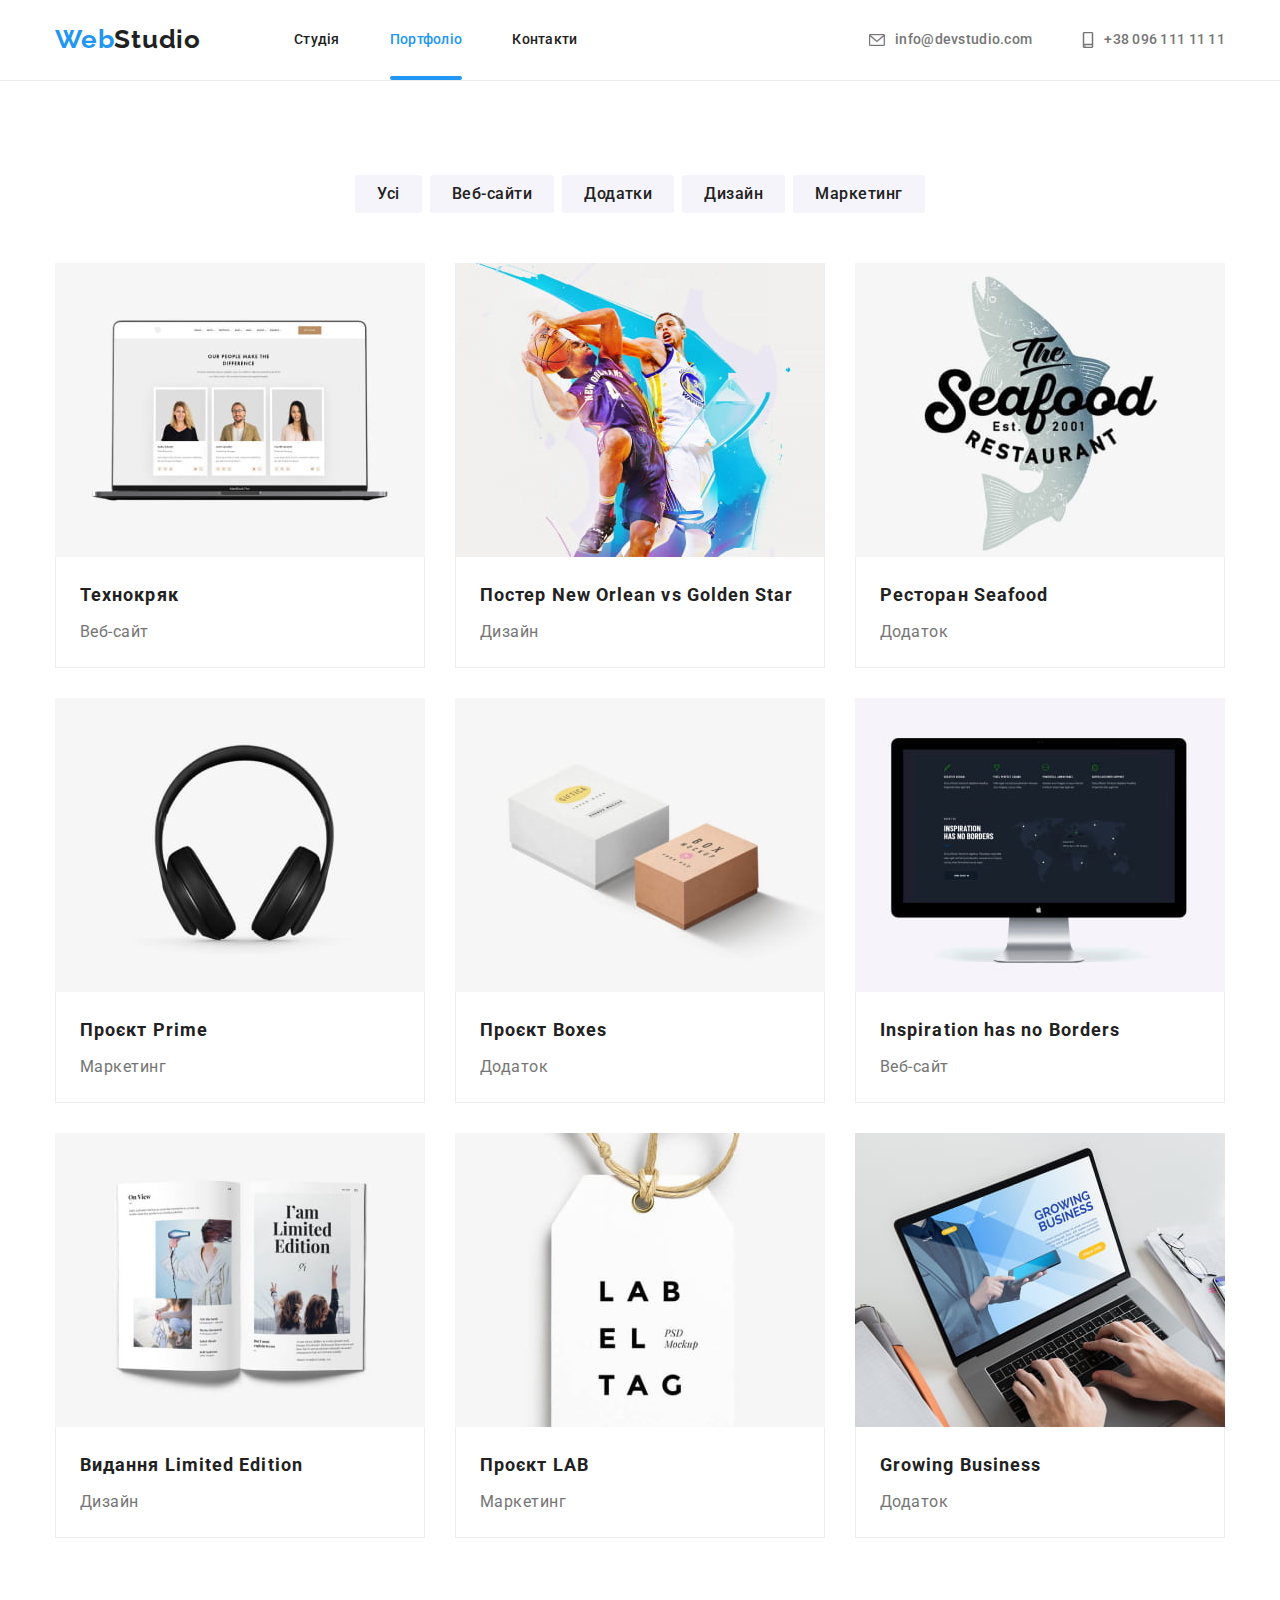
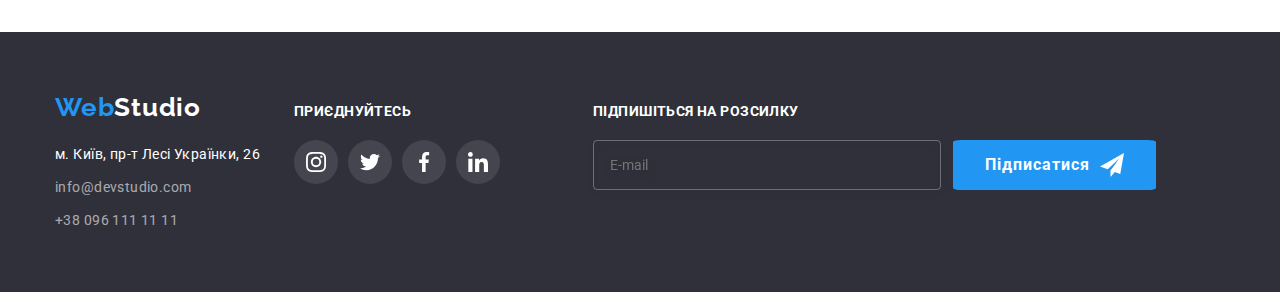
==== portfolio.html @ 27faf97a "Initial commit" ====
<!DOCTYPE html>
<html lang="en">

<head>
    <meta charset="UTF-8">
    <meta http-equiv="X-UA-Compatible" content="IE=edge">
    <meta name="viewport" content="width=device-width, initial-scale=1.0">
    <title>WebStudio</title>
    <link rel="stylesheet" href="./styles/modern-normalize.css">
    <link rel="stylesheet" href="./styles/styles.css">
    <link rel="preconnect" href="https://fonts.googleapis.com">
    <link rel="preconnect" href="https://fonts.gstatic.com" crossorigin>
    <link rel="stylesheet"
        href="https://fonts.googleapis.com/css2?family=Raleway:wght@700&family=Roboto:wght@400;500;700;900&display=swap">

</head>

<body>
    <header class="header">
        <div class="container main">
            <!-- Logo -->
            <a class="logo link" href="./index.html"><span class="accent-logo">Web</span>Studio</a>
            <!--Navigation-->
            <nav>
                <ul class="site-nav list">
                    <li class="item"><a class="link" href="./index.html">Студія</a></li>
                    <li class="item"><a class="link position" href="./portfolio.html">Портфоліо</a></li>
                    <li class="item"><a class="link" href="./index.html">Контакти</a></li>
                </ul>
            </nav>

            <ul class="auth-nav list">
                <li class="item">
                    <a class="link" href="mailto:info@devstudio.com">
                        <svg class="icon" width="16" height="12">
                            <use href="./imeges/icons.svg#envelope"></use>
                        </svg>
                        info@devstudio.com</a>
                </li>
                <li class="item"><a class="link" href="tel:+380961111111">
                        <svg class="icon" width="12" height="16">
                            <use href="./imeges/icons.svg#smartphone"></use>
                        </svg>
                        +38 096 111 11 11</a></li>
            </ul>
        </div>
    </header>

    <main>
        <section class="section our-work">
            <div class="container">
                <h1 class="visually-hidden">Наші роботи</h1>
                <!-- list nav -->
                <ul class="list button">
                    <li class="item "><button class="btn" type="button">Усі</button></li>
                    <li class="item"><button class="btn" type="button">Веб-сайти</button></li>
                    <li class="item"><button class="btn" type="button">Додатки</button></li>
                    <li class="item"><button class="btn" type="button">Дизайн</button></li>
                    <li class="item"><button class="btn" type="button">Маркетинг</button></li>
                </ul>

                <ul class="list card">
                    <li class="item card">
                        <a class="link" href="">
                            <div class="card-thumb">
                                <img src="./imeges/img-portfolio/img.jpg" alt="Ноутбук із відкритим сайтом" width="370"
                                    height="294">
                                <div class="card-modal">
                                    <p class="text">Ресурс пропонує комплексні пропозиції з різним рівнем функціоналу та
                                        сервісів. Все це дозволить відвідувачу отримати
                                        вичерпні відомості про компанію чи приватну особу.</p>
                                </div>
                            </div>
                            <div class="name-card">
                                <h2 class="title-port">Технокряк</h2>
                                <p class="category">Веб-сайт</p>
                            </div>
                        </a>

                    </li>
                    <li class="item card">
                        <a class="link" href="">
                            <div class="card-thumb">
                                <img src="./imeges/img-portfolio/img-1.jpg" alt="Баскетболісти під час боротьби"
                                    width="370" height="294">
                                <div class="card-modal">
                                    <p class="text">Ресурс пропонує комплексні пропозиції з різним рівнем функціоналу та
                                        сервісів. Все це дозволить відвідувачу отримати
                                        вичерпні відомості про компанію чи приватну особу.</p>
                                </div>
                            </div>
                            <div class="name-card">
                                <h2 class="title-port">Постер New Orlean vs Golden Star</h2>
                                <p class="category text">Дизайн</p>
                            </div>
                        </a>

                    </li>
                    <li class="item card">
                        <a class="link" href="">
                            <div class="card-thumb">
                                <img src="./imeges/img-portfolio/img-2.jpg" alt="Логотип ресторана Seafood" width="370"
                                    height="294">
                                <div class="card-modal">
                                    <p class="text">Ресурс пропонує комплексні пропозиції з різним рівнем функціоналу та
                                        сервісів. Все це дозволить відвідувачу отримати
                                        вичерпні відомості про компанію чи приватну особу.</p>
                                </div>
                            </div>
                            <div class="name-card">
                                <h2 class="title-port">Ресторан Seafood</h2>
                                <p class="category">Додаток</p>
                            </div>
                        </a>

                    </li>
                    <li class="item card">
                        <a class="link" href="">
                            <div class="card-thumb">
                                <img src="./imeges/img-portfolio/img-3.jpg" alt="Повнорозмірні навушники" width="370"
                                    height="294">
                                <div class="card-modal">
                                    <p class="text">Ресурс пропонує комплексні пропозиції з різним рівнем функціоналу та
                                        сервісів. Все це дозволить відвідувачу отримати
                                        вичерпні відомості про компанію чи приватну особу.</p>
                                </div>
                            </div>
                            <div class="name-card">
                                <h2 class="title-port">Проєкт Prime</h2>
                                <p class="category">Маркетинг</p>
                            </div>
                        </a>

                    </li>
                    <li class="item card">
                        <a class="link" href="">
                            <div class="card-thumb">
                                <img src="./imeges/img-portfolio/img-4.jpg"
                                    alt="Дві коробки, велика білого кольору маленька коричневого кольору" width="370"
                                    height="294">
                                <div class="card-modal">
                                    <p class="text">Ресурс пропонує комплексні пропозиції з різним рівнем функціоналу та
                                        сервісів. Все це дозволить відвідувачу отримати
                                        вичерпні відомості про компанію чи приватну особу.</p>
                                </div>
                            </div>
                            <div class="name-card">
                                <h2 class="title-port">Проєкт Boxes</h2>
                                <p class="category">Додаток</p>
                            </div>
                        </a>

                    </li>
                    <li class="item card">
                        <a href="" class="link">
                            <div class="card-thumb">
                                <img src="./imeges/img-portfolio/img-5.jpg"
                                    alt="iMac з відкритим сайтом Inspiration has no Borders" width="370" height="294">
                                <div class="card-modal">
                                    <p class="text">Ресурс пропонує комплексні пропозиції з різним рівнем функціоналу та
                                        сервісів. Все це дозволить відвідувачу отримати
                                        вичерпні відомості про компанію чи приватну особу.</p>
                                </div>
                            </div>
                            <div class="name-card">
                                <h2 class="title-port">Inspiration has no Borders</h2>
                                <p class="category">Веб-сайт</p>
                            </div>
                        </a>

                    </li>
                    <li class="item card">
                        <a href="" class="link">
                            <div class="card-thumb">
                                <img src="./imeges/img-portfolio/img-6.jpg" alt="Відкрита біла книжка" width="370"
                                    height="294">
                                <div class="card-modal">
                                    <p class="text">Ресурс пропонує комплексні пропозиції з різним рівнем функціоналу та
                                        сервісів. Все це дозволить відвідувачу отримати
                                        вичерпні відомості про компанію чи приватну особу.</p>
                                </div>
                            </div>
                            <div class="name-card">
                                <h2 class="title-port">Видання Limited Edition</h2>
                                <p class="category">Дизайн</p>
                            </div>
                        </a>

                    </li>
                    <li class="item card">
                        <a href="" class="link">
                            <div class="card-thumb">
                                <img src="./imeges/img-portfolio/img-7.jpg" alt="Бірки для одягу" width="370"
                                    height="294">
                                <div class="card-modal">
                                    <p class="text">Ресурс пропонує комплексні пропозиції з різним рівнем функціоналу та
                                        сервісів. Все це дозволить відвідувачу отримати
                                        вичерпні відомості про компанію чи приватну особу.</p>
                                </div>
                            </div>
                            <div class="name-card">
                                <h2 class="title-port">Проєкт LAB</h2>
                                <p class="category">Маркетинг</p>
                            </div>
                        </a>

                    </li>
                    <li class="item card">
                        <a href="" class="link">
                            <div class="card-thumb">
                                <img src="./imeges/img-portfolio/img-8.jpg" alt="Процес роботи на наутбуц" width="370"
                                    height="294">
                                <div class="card-modal">
                                    <p class="text">Ресурс пропонує комплексні пропозиції з різним рівнем функціоналу та
                                        сервісів. Все це дозволить відвідувачу отримати
                                        вичерпні відомості про компанію чи приватну особу.</p>
                                </div>
                            </div>
                            <div class="name-card">
                                <h2 class="title-port">Growing Business</h2>
                                <p class="category">Додаток</p>
                            </div>
                        </a>

                    </li>
                </ul>

            </div>
        </section>



    </main>

    <footer class="footer">

        <!--Address-->
        <div class="container foot-add">

            <div>
                <a class="logo link" href="./index.html"><span class="accent-logo">Web</span>Studio</a>

                <address class="address">
                    <ul class="add-list">
                        <li class="item"><a class="link addr" href="https://goo.gl/maps/9xss51EfxwouUqXj7"
                                target="_blank" rel="noreferrer noopener">м. Київ, пр-т Лесі Українки, 26</a>
                        </li>
                        <li class="item"><a class="link" href="mailto:info@devstudio.com">info@devstudio.com</a></li>
                        <li class="item"><a class="link" href="tel:+380961111111">+38 096 111 11 11</a></li>
                    </ul>
                </address>
            </div>


            <div class="sociallink foot-block">
                <p class="title">приєднуйтесь</p>
                <ul class="social-list list">
                    <li class="social-item-main"><a class="link" href="https://www.instagram.com" target="_blank"
                            aria-label="instagram">
                            <svg class="social-icon" width="20" height="20">
                                <use href="./imeges/icons.svg#instagram"></use>
                            </svg></a></li>
                    <li class="social-item-main"><a class="link" href="https://twitter.com/?lang=ru" target="_blank"
                            aria-label="twitter"><svg class="social-icon" width="20" height="20">
                                <use href="./imeges/icons.svg#twitter"></use>
                            </svg></a></li>
                    <li class="social-item-main"><a class="link" href="https://www.facebook.com" target="_blank"
                            aria-label="facebook"><svg class="social-icon" width="20" height="20">
                                <use href="./imeges/icons.svg#facebook"></use>
                            </svg></a></li>
                    <li class="social-item-main"><a class="link" href="https://www.linkedin.com/login/uk"
                            target="_blank" aria-label="linkedin"><svg class="social-icon" width="20" height="20">
                                <use href="./imeges/icons.svg#linkedin"></use>
                            </svg></a></li>
                </ul>
            </div>

            <div>
                <form name="send-form">
                    <p class="send-title">Підпишіться на розсилку</p>
                    <div class="send">
                        <label>
                            <input class="send-input" type="email" name="send" placeholder="E-mail">
                        </label>
                        <button class="btn primary send-btn" type="submit">
                            Підписатися
                            <svg class="icon-send" width="24" height="24">
                                <use href="./imeges/icons.svg#send"></use>
                            </svg>
                        </button>
                    </div>
                </form>
            </div>

        </div>
    </footer>
</body>

</html>
---- styles/styles.css ----
:root {
    --main-color-title: #212121;
    --main-color-text: #757575;
    --accent-color: #2196F3;
    --additional-color: rgba(255, 255, 255, 0.6);
    --black-color: #000000;
    --main-background-color: #fff;
    --header-bg: #ECECEC;
    --additional-bg: #2F303A;
    --btn-color: #F5F4FA;
    --bg-portfolio: #EEEEEE;
    --icon: #AFB1B8;
    --white-ten-persent: rgba(255, 255, 255, 0.1);
    --black-ten-persent: rgba(0, 0, 0, 0.1);
    --backdrop: rgba(0, 0, 0, 0.2);
    --rgba-accent-bg: rgba(33, 150, 243, 0.9);
    --activity-modal:rgba(47, 48, 58, 0.8);
    --duration: 250ms;
    --timing-function: cubic-bezier(0.4, 0, 0.2, 1);
    --register-form-border: 1px solid rgba(33, 33, 33, 0.2);

}


body {
    background-color: var(--main-background-color);
    color: var(--main-color-text);
    font-family: 'Roboto', sans-serif;
    letter-spacing: 0.03em;
    font-size: 14px;

}

h1,
h2,
h3,
h4,
h5,
h6,
p,
ul {
    margin-top: 0;
    margin-bottom: 0;
    padding-right: 0;
    padding-left: 0;
}

img {
    display: block;
}

.visually-hidden {
    position: absolute;
    width: 1px;
    height: 1px;
    margin: -1px;
    border: 0;
    padding: 0;
    white-space: nowrap;
    clip-path: inset (100%);
    clip: rect(0 0 0 0);
    overflow: hidden;
}

.container {
    margin-right: auto;
    margin-left: auto;
    /* outline: 1px solid tomato; */


    width: 1200px;
    padding-right: 15px;
    padding-left: 15px;

}

/* header */

.container.main {
    display: flex;
    align-items: center;
}

.container .list {
    display: flex;
}

.site-nav {
    display: flex;
}


.auth-nav {
    display: flex;
}

.auth-nav .link {
    display: block;
    padding-top: 32px;
    padding-bottom: 32px;
}

.header {
    border-bottom-width: 1px;
    border-bottom-style: solid;
    border-bottom-color: var(--header-bg);

}

.logo.link {
    display: block;
    margin-right: 93px;

    font-family: 'Raleway';
    font-weight: 700;
    font-size: 26px;
    line-height: 1.2;
    letter-spacing: 0.03em;
    color: var(--main-color-title);
}

.accent-logo {
    color: var(--accent-color);
}

/* nav */

.list {
    list-style-type: none;
    margin: 0;
    padding-left: 0;
}

.site-nav .item,
.auth-nav .item {
    font-weight: 500;
    font-size: 14px;
    line-height: 1.14;
    letter-spacing: 0.02em;
}

.site-nav .item+.item {
    margin-left: 50px;
}



.auth-nav {
    margin-left: auto;
}

.auth-nav .item+.item {
    margin-left: 50px;
}

.link {
    text-decoration: none;
    color: var(--main-color-title);
}

.list .link {
    transition: color var(--duration) var(--timing-function) ;
}

.list .link:hover,
.list .link:focus {
    color: var(--accent-color);
}

.site-nav .link {
    display: block;
    padding-top: 32px;
    padding-bottom: 32px;
}

.auth-nav.list .link {
    color: var(--main-color-text);
}

.auth-nav .link:hover {
    color: var(--accent-color);
}



.link.position {
    position: relative;
    color: #2196F3;
}

.site-nav .link.position::after {
    position: absolute;
    left: 0;
    bottom: 0;
    content: "";
    width: 100%;
    height: 4px;
    border-radius: 2px;
    background-color: var(--accent-color);
}

.icon {
    fill: currentColor;
    stroke: currentColor;
}




.auth-nav.list .link {
    display: flex;
    align-items: center;
    gap: 10px;
}

/* hero */

.hero {
    background-color: var(--additional-bg);
    text-align: center;
    padding: 200px 0;
    background-image: linear-gradient(to right,
            rgba(47, 48, 58, 0.4),
            rgba(47, 48, 58, 0.4)),
        url(../imeges/img-bg/Img.jpg);
    background-repeat: no-repeat;
    background-size: cover;
    height: 600px;
    max-width: 1600px;
    margin-left: auto;
    margin-right: auto;
}

.main-title {
    width: 696px;
    margin: 0 auto;
    margin-bottom: 30px;
    font-weight: 900;
    font-size: 44px;
    line-height: 1.36;
    letter-spacing: 0.06em;
    text-transform: uppercase;
    color: var(--main-background-color);
}


/* animatons */



/* Backdrom/Modal */

.backdrop {
    position: fixed;
    top: 0;
    left: 0;
    width: 100%;
    height: 100%;
    background-color: var(--backdrop);
    transition: opacity var(--duration) var(--timing-function);

}

.backdrop.is-hidden {
    opacity: 0;
    pointer-events: none;
    visibility: hidden;
}

.backdrop.is-hidden .modal {
    opacity: 0;
    transform: translate(-50%, 0px);
  
}

.modal {
    position: absolute;
    top: 50%;
    left: 50%;
    transform: translate(-50%, -50%);
    width: 528px;
    height: 581px;

    padding: 40px;

    background-color: var(--main-background-color);
    box-shadow: 0px 1px 3px rgba(0, 0, 0, 0.12), 0px 1px 1px rgba(0, 0, 0, 0.14), 0px 2px 1px rgba(0, 0, 0, 0.2);
    border-radius: 4px;
    transition: opacity var(--duration) var(--timing-function), transform var(--duration) var(--timing-function), visibility var(--duration) var(--timing-function) ;
  
}

/* Register Form */



.register-form-title {
    display: block;
    text-align: center;
    margin-bottom: 12px;
    font-size: 20px;
    color: var(--main-color-title)
}

.register-form-group {
    position: relative;
    display: block;
    margin-bottom: 20px;

}

.register-form-field {
position: relative;
    display: block;
    margin-bottom: 10px;
}


.register-form-lable {
    display: block;
    margin-bottom: 4px;
    font-weight: 400;
        font-size: 12px;
        line-height: 1.16;
        letter-spacing: 0.01em;
}

.register-form-input {
width: 100%;
height: 45px;
padding-left: 42px;
padding-right: 42px;

border: var(--register-form-border);
border-radius: 4px;
outline: transparent;

transition: border var(--duration) var(--timing-function);
}

.register-form-input:focus,
.register-form-input:hover {
    border: 1px solid var(--accent-color);
}

.register-form-message {
display: block;
    width: 100%;
    height: 130px;
    padding: 18px;

    font-size: 14px;

    resize: none;
    outline: transparent;
    border: var(--register-form-border);
    border-radius: 10px;

    transition: border var(--duration) var(--timing-function);
}

.register-form-message:focus,
.register-form-message:hover {
    border: 1px solid var(--accent-color);
}




.register-form-agreement {
    display: flex;
    align-items: center;
    justify-content: center;
    gap: 10px;
    margin-bottom: 30px;
}

.register-form-heading {
    display: block;
        margin-bottom: 10px;
        font-size: 14px;
}

.register-form-icon {
position: absolute;
display: block;
   bottom: 12px;
   left: 12px;
   transition: fill var(--duration) var(--timing-function);
}

.register-form-input:focus ~ .register-form-icon,
.register-form-input:hover ~ .register-form-icon {
fill: var(--accent-color);
}

.icon-check {
    opacity: 0;
    transition: opacity var(--duration) var(--timing-function);
}
.icon-uncheck {
    opacity: 1;
    transition: opacity var(--duration) var(--timing-function);
}

.register-form-checkbox:checked + .register-form-icons .icon-check {
opacity: 1;
}
.register-form-checkbox:checked+.register-form-icons .icon-uncheck {
    opacity: 0;
}

.register-form-link {
    color: var(--accent-color);
}

.register-form-btn {
    display: block;
    margin: 0 auto;
    width: 200px;
    box-shadow: 0px 3px 1px rgba(0, 0, 0, 0.1), 0px 1px 2px rgba(0, 0, 0, 0.08), 0px 2px 2px rgba(0, 0, 0, 0.12);
}


/* button */

.btn {
    padding-top: 6px;
    padding-right: 22px;
    padding-bottom: 6px;
    padding-left: 22px;

    cursor: pointer;
    outline: none;
    border: none;
    border-radius: 4%;
    font-weight: 500;
    font-size: 16px;
    line-height: 1.625;
    align-items: center;
    text-align: center;
    letter-spacing: 0.03em;
    color: var(--main-color-title);
    background-color: var(--btn-color);
    font-family: inherit;

    transition: color var(--duration) var(--timing-function), background-color var(--duration) var(--timing-function), box-shadow var(--duration) var(--timing-function);
}

.btn:hover,
.btn:active,
.btn:focus {
    color: var(--main-background-color);
    background-color: var(--accent-color);
    box-shadow: 0px 3px 1px rgba(0, 0, 0, 0.1), 0px 1px 2px rgba(0, 0, 0, 0.08), 0px 2px 2px rgba(0, 0, 0, 0.12);
}

.btn.primary {
    padding-top: 10px;
    padding-right: 32px;
    padding-bottom: 10px;
    padding-left: 32px;

    background-color: var(--accent-color);
    color: var(--main-background-color);
    font-weight: 700;
    letter-spacing: 0.06em;

}

.modal-btn {
    cursor: pointer;
    display: flex;
    justify-content: center;
    align-items: center;
    position: absolute;
    top: 8px;
    right: 8px;
    width: 30px;
    height: 30px;
    border-radius: 50%;
    border: 1px solid var(--black-ten-persent) ;
    background-color: var(--main-background-color);
transition: fill var(--duration) var(--timing-function);
}

.modal-btn:hover {
    fill: var(--accent-color);
}


/* .modal-btn:hover,
.modal-btn:focus {
    border: 1px solid var(--accent-color);
    color: var(--accent-color);
} */






/* main */

.section {
    padding-top: 94px;
    padding-bottom: 94px;
}

.features.section {
    padding-bottom: 0;
}

.title {
    margin-bottom: 10px;

    font-weight: 700;
    font-size: 14px;
    line-height: 1.14;
    letter-spacing: 0.03em;
    text-transform: uppercase;
    color: var(--main-color-title);
}


.box-icon {
    display: flex;
    width: 270;
    height: 120px;
    background-color: var(--btn-color);
    align-items:center;
    justify-content: center;
    margin-bottom: 30px;
    border-radius: 4px;
}

.features .item {
    width: 270px;
}

.features .item+.item {
    margin-left: 30px;
}

/* Чим ми займаемося */

.activity .item+.item {
    margin-left: 30px;
}

.activ-modal {
        position: relative;
    } 

/* .activ-modal::before {
    content: "";
    position: absolute;
    bottom: 0;
    left: 0;
    height: 70px;
    width: 100%;
    background-color: var(--activity-modal);
}

.activity .title {
    position: absolute;
    bottom: 0;
    left: 50%;
    transform: translate(-50%, 0);
    color: var(--main-background-color);
    padding: 27px 0px;
    margin: 0;

} */

.modal-title {

}

.activ-modal .title {
    position: absolute;
    display: flex;
    justify-content: center;
    align-items: center;
    color: var(--main-background-color);
    
    bottom: 0;
    margin-bottom: 0;
    
    width: 100%;
    height: 70px;
    background-color: var(--activity-modal);


}


/*  */

.section.team .title {
    font-weight: 700;
    font-size: 14px;
    line-height: 1.14;
    letter-spacing: 0.03em;
    color: var(--main-color-title);
    text-transform: none;
}


.section.team .item {
    background-color: var(--main-background-color);
    box-shadow: 0px 1px 3px rgba(0, 0, 0, 0.12), 0px 1px 1px rgba(0, 0, 0, 0.14), 0px 2px 1px rgba(0, 0, 0, 0.2);
    border-radius: 0px 0px 4px 4px;
}

.section-title {

    margin-bottom: 50px;

    font-weight: 700;
    font-size: 36px;
    line-height: 1.16;
    text-align: center;
    letter-spacing: 0.03em;
    color: var(--main-color-title);
    
}

.text {
    font-size: 14px;
    line-height: 1.7;
    letter-spacing: 0.03em;
    color: var(--main-color-text);
}

.section.team .text {
    font-size: 16px;
    font-weight: 400;
    text-align: center;
    margin-bottom: 16px;
}

.section.team {
    background-color: #F5F4FA;
}

.section.team .title {
    font-weight: 500;
    font-size: 16px;
    line-height: 1.187;
    text-align: center;
    letter-spacing: 0.03em;
    color: var(--main-color-title);
}


.section.team .item+.item {
    margin-left: 30px;
}

.person {
    padding-top: 30px;
    padding-bottom: 30px;
}

.social-list {
    display: flex;
    gap: 10px;
    justify-content: center;

}


.social-item .link {
    display: flex;
    align-items: center;
    justify-content: center;
    width: 44px;
    height: 44px;
    color: var(--icon);
    border-radius: 50%;
    background-color: var(--main-background-color);

    transition: color var(--duration) var(--timing-function), background-color var(--duration) var(--timing-function);
}

.social-icon {
    fill: currentColor;

}

.social-item .link:hover,
.social-item .link:focus {
    color: var(--main-background-color);
    background-color: var(--accent-color);
}


/* кліенти */

.client-section {
    padding-top: 94px;
    padding-bottom: 94px;
}

.client-list {
display: flex;
justify-content: center;
gap: 30px;
}

.client-icon {
    fill: currentColor;
    width: 170px;
    height: 92px;
}

.client-section .link {
    display: block;
    border: 1px solid var(--icon);
    border-radius: 4px;
    color: var(--icon);
    width: 170px;
    height: 92px;

    transition: color var(--duration) var(--timing-function), border-color var(--duration) var(--timing-function);
}

.client-section .link:hover,
.client-section .link:focus {
    color: var(--accent-color);
    border-color: var(--accent-color);
}











/* Footer */

.footer {
    background-color: var(--additional-bg);
    padding-bottom: 60px;
    padding-top: 60px;
}

.footer .logo {
    color: var(--main-background-color)
}

.address .link {
    font-style: normal;
    font-weight: 400;
    font-size: 14px;
    line-height: 1.7;
    letter-spacing: 0.03em;
    color: var(--additional-color);
}


.link.addr {
    font-style: normal;
    font-weight: 400;
    font-size: 14px;
    line-height: 1.7;
    letter-spacing: 0.03em;
    color: #FFFFFF;
}

.add-list {
    list-style: none;
}

.add-list .item:not(:last-child) {
    margin-bottom: 9px;
}

.add-list .link {
    transition: color var(--duration) var(--timing-function);
}

.add-list .link:hover,
.add-list .link:focus {
    color: var(--accent-color);
}

.footer .logo {
    margin-bottom: 20px;
}

.container.foot-add {
display: flex;
align-items: baseline;
}

.block-add {
    margin-right: 70px;
}

/* footer sosial */

.footer-sections {
    display: flex;

}
.social-item-main {
    display: flex;
}

.social-item-main .link{
display: flex;
align-items: center;
justify-content: center;
width: 44px;
height: 44px;
color: var(--main-background-color);
border-radius: 50%;
background-color: var(--white-ten-persent);
}

.sociallink .link {
transition: color var(--duration) var(--timing-function), background-color var(--duration) var(--timing-function), stroke var(--duration) var(--timing-function);
}

.sociallink .link:hover,
.sociallink .link:focus {
    background-color: var(--accent-color);
    color: var(--main-background-color);
   
}
.sociallink .title {
    color: var(--main-background-color);
    margin-bottom: 20px;
}

/* footer send */

.icon-send {
    fill: #fff;
}

.send-btn {
    display: flex;
    gap: 10px;
}


.foot-block {
    margin-right: 93px;
}

.send {
    display: flex;
}

.send-title {
    color: var(--main-background-color);
    margin-bottom: 20px;
    font-weight: 700;
    font-size: 14px;
    line-height: 1.14;
    letter-spacing: 0.03em;
    text-transform: uppercase;
}

.send-input {
    background-color: transparent;
    height: 50px;
    width: 348px;
    outline: transparent;
    border: 1px solid rgba(255, 255, 255, 0.3);
    filter: drop-shadow(0px 4px 4px rgba(0, 0, 0, 0.15));
    border-radius: 4px;
    margin-right: 12px;
    padding-left: 16px;
    color: var(--main-background-color);

    transition: border var(--duration) var(--timing-function);
}

.send-input:focus {
    border: 1px solid var(--accent-color);
}

.send-input {
    padding-left: 16px;
}

.block-form {
    margin-right: auto;
}


/* PORTFOLIO */

.title-port {
    margin-bottom: 4px;
    font-weight: 700;
    font-size: 18px;
    line-height: 2;
    letter-spacing: 0.06em;
    color: var(--main-color-title);
}

.category {
    font-weight: 400;
    font-size: 16px;
    line-height: 1.87;
    letter-spacing: 0.03em;
    color: var(--main-color-text);
}

.section.our-work .list {
    justify-content: center;
}


.container .list.card {
    display: flex;
}

.list.card {
    margin-top: 50px;
    flex-wrap: wrap;
}


.list.button .item+.item {
    margin-left: 8px;
}

.list.card .item {
    margin-right: 30px;
    margin-bottom: 30px;

}

.name-card {
    padding: 20px 24px;
    border: 1px solid var(--bg-portfolio);
    border-top: none;
}

.list.card .item:nth-child(3n) {
    margin-right: 0px;
}

.list.card .item:nth-last-child(-n+3) {
    margin-bottom: 0px;
}

.list.card .link {
    display: block;

    transition: box-shadow var(--duration) var(--timing-function);
}

.list.card .link:hover,
.list.card .link:focus {
    box-shadow: 0px 1px 1px rgba(0, 0, 0, 0.12), 0px 4px 4px rgba(0, 0, 0, 0.06), 1px 4px 6px rgba(0, 0, 0, 0.16);
}

/* Перехід у картках */

.card-thumb {
    position: relative;
    overflow: hidden;
}

.card-thumb::before {
    content: "";
    position: absolute;
    top: 0;
    left: 0;
    width: 100%;
    height: 100%;
    background-color: var(--rgba-accent-bg);

    opacity: 0;
    transform: translate(0, 100%);
    transition: transform var(--duration) var(--timing-function), opacity var(--duration) var(--timing-function);
}

.item .link:hover .card-thumb::before,
.item .link:focus .card-thumb::before {
    opacity: 1;
    transform: translate(0, 0);
}

.card-thumb .text {
    position: absolute;
    top: 0;
    left: 0;
    width: 100%;
    height: 100%;

    color: var(--main-background-color);
    padding: 63px, 24px;
    padding: 63px 24px;
    font-size: 18px;
    line-height: 1.5;
    letter-spacing: 0.03em;

    opacity: 0;
    transform: translate(0, 100%);
    transition: transform var(--duration) var(--timing-function), opacity var(--duration) var(--timing-function);
    
}

.item .link:hover .card-thumb .text,
.item .link:focus .card-thumb .text {
    opacity: 1;
    transform: translate(0, 0);
}
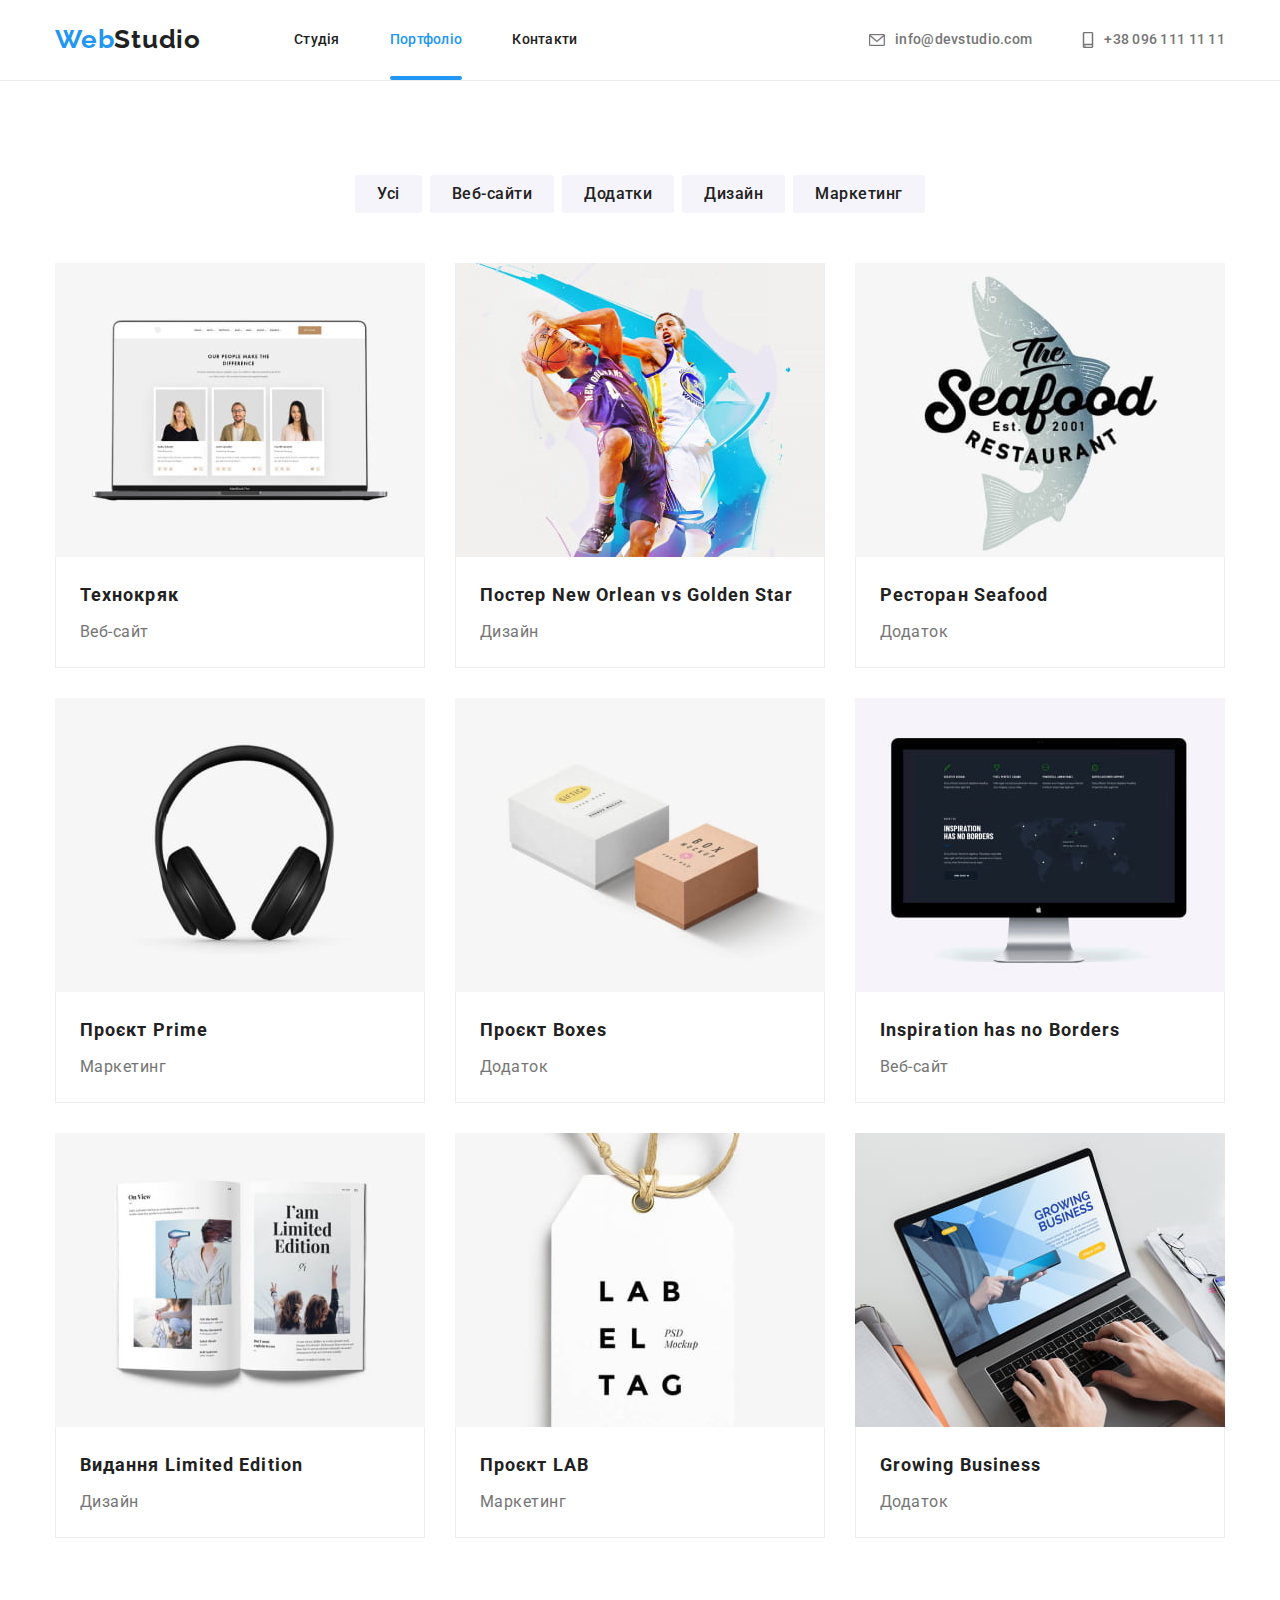
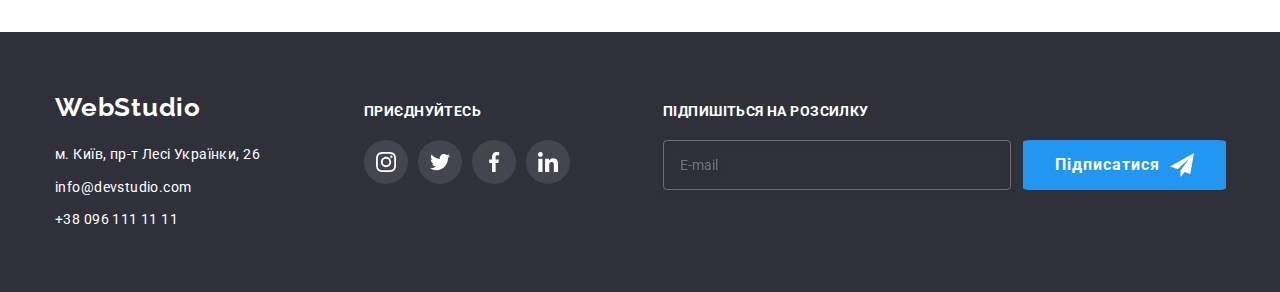
==== commit 9e38db11: "Відфарматовані html та css код по БЕМ" ====
--- a/portfolio.html
+++ b/portfolio.html
@@ -17,28 +17,30 @@
 
 <body>
     <header class="header">
-        <div class="container main">
+        <div class="header__container container">
             <!-- Logo -->
-            <a class="logo link" href="./index.html"><span class="accent-logo">Web</span>Studio</a>
+            <a class="logo link" href="./index.html"><span class="logo__accent">Web</span>Studio</a>
             <!--Navigation-->
-            <nav>
-                <ul class="site-nav list">
-                    <li class="item"><a class="link" href="./index.html">Студія</a></li>
-                    <li class="item"><a class="link position" href="./portfolio.html">Портфоліо</a></li>
-                    <li class="item"><a class="link" href="./index.html">Контакти</a></li>
+            <nav class="site-nav">
+                <ul class="site-nav__list list">
+                    <li class="site-nav__item"><a class="site-nav__link link" href="./index.html">Студія</a>
+                    </li>
+                    <li class="site-nav__item"><a class="site-nav__link position link"
+                            href="./portfolio.html">Портфоліо</a></li>
+                    <li class="site-nav__item"><a class="site-nav__link link" href="./index.html">Контакти</a></li>
                 </ul>
             </nav>
 
             <ul class="auth-nav list">
-                <li class="item">
-                    <a class="link" href="mailto:info@devstudio.com">
-                        <svg class="icon" width="16" height="12">
+                <li class="auth-nav__item">
+                    <a class="auth-nav__link link" href="mailto:info@devstudio.com">
+                        <svg class="auth-nav__icon" width="16" height="12">
                             <use href="./imeges/icons.svg#envelope"></use>
                         </svg>
                         info@devstudio.com</a>
                 </li>
-                <li class="item"><a class="link" href="tel:+380961111111">
-                        <svg class="icon" width="12" height="16">
+                <li class="auth-nav__item"><a class="auth-nav__link link" href="tel:+380961111111">
+                        <svg class="auth-nav__icon" width="12" height="16">
                             <use href="./imeges/icons.svg#smartphone"></use>
                         </svg>
                         +38 096 111 11 11</a></li>
@@ -51,174 +53,183 @@
             <div class="container">
                 <h1 class="visually-hidden">Наші роботи</h1>
                 <!-- list nav -->
-                <ul class="list button">
-                    <li class="item "><button class="btn" type="button">Усі</button></li>
-                    <li class="item"><button class="btn" type="button">Веб-сайти</button></li>
-                    <li class="item"><button class="btn" type="button">Додатки</button></li>
-                    <li class="item"><button class="btn" type="button">Дизайн</button></li>
-                    <li class="item"><button class="btn" type="button">Маркетинг</button></li>
+                <ul class="button-list list">
+                    <li class="button-list__item "><button class="btn" type="button">Усі</button></li>
+                    <li class="button-list__item"><button class="btn" type="button">Веб-сайти</button></li>
+                    <li class="button-list__item"><button class="btn" type="button">Додатки</button></li>
+                    <li class="button-list__item"><button class="btn" type="button">Дизайн</button></li>
+                    <li class="button-list__item"><button class="btn" type="button">Маркетинг</button></li>
                 </ul>
 
-                <ul class="list card">
-                    <li class="item card">
-                        <a class="link" href="">
-                            <div class="card-thumb">
+                <ul class="card__list list">
+                    <li class="card">
+                        <a class="card__link link" href="">
+                            <div class="card__thumb">
                                 <img src="./imeges/img-portfolio/img.jpg" alt="Ноутбук із відкритим сайтом" width="370"
                                     height="294">
-                                <div class="card-modal">
-                                    <p class="text">Ресурс пропонує комплексні пропозиції з різним рівнем функціоналу та
-                                        сервісів. Все це дозволить відвідувачу отримати
-                                        вичерпні відомості про компанію чи приватну особу.</p>
-                                </div>
-                            </div>
-                            <div class="name-card">
-                                <h2 class="title-port">Технокряк</h2>
-                                <p class="category">Веб-сайт</p>
-                            </div>
-                        </a>
-
-                    </li>
-                    <li class="item card">
-                        <a class="link" href="">
-                            <div class="card-thumb">
+                                <div class="card__modal">
+                                    <p class="card__text text">Ресурс пропонує комплексні пропозиції з різним рівнем
+                                        функціоналу та
+                                        сервісів. Все це дозволить відвідувачу отримати
+                                        вичерпні відомості про компанію чи приватну особу.</p>
+                                </div>
+                            </div>
+                            <div class="card__name">
+                                <h2 class="card__title">Технокряк</h2>
+                                <p class="card__category">Веб-сайт</p>
+                            </div>
+                        </a>
+
+                    </li>
+                    <li class="item card">
+                        <a class="card__link link" href="">
+                            <div class="card__thumb">
                                 <img src="./imeges/img-portfolio/img-1.jpg" alt="Баскетболісти під час боротьби"
                                     width="370" height="294">
-                                <div class="card-modal">
-                                    <p class="text">Ресурс пропонує комплексні пропозиції з різним рівнем функціоналу та
-                                        сервісів. Все це дозволить відвідувачу отримати
-                                        вичерпні відомості про компанію чи приватну особу.</p>
-                                </div>
-                            </div>
-                            <div class="name-card">
-                                <h2 class="title-port">Постер New Orlean vs Golden Star</h2>
-                                <p class="category text">Дизайн</p>
-                            </div>
-                        </a>
-
-                    </li>
-                    <li class="item card">
-                        <a class="link" href="">
-                            <div class="card-thumb">
+                                <div class="card__modal">
+                                    <p class="card__text">Ресурс пропонує комплексні пропозиції з різним рівнем
+                                        функціоналу та
+                                        сервісів. Все це дозволить відвідувачу отримати
+                                        вичерпні відомості про компанію чи приватну особу.</p>
+                                </div>
+                            </div>
+                            <div class="card__name">
+                                <h2 class="card__title">Постер New Orlean vs Golden Star</h2>
+                                <p class="card__category">Дизайн</p>
+                            </div>
+                        </a>
+
+                    </li>
+                    <li class="item card">
+                        <a class="card__link link" href="">
+                            <div class="card__thumb">
                                 <img src="./imeges/img-portfolio/img-2.jpg" alt="Логотип ресторана Seafood" width="370"
                                     height="294">
-                                <div class="card-modal">
-                                    <p class="text">Ресурс пропонує комплексні пропозиції з різним рівнем функціоналу та
-                                        сервісів. Все це дозволить відвідувачу отримати
-                                        вичерпні відомості про компанію чи приватну особу.</p>
-                                </div>
-                            </div>
-                            <div class="name-card">
-                                <h2 class="title-port">Ресторан Seafood</h2>
-                                <p class="category">Додаток</p>
-                            </div>
-                        </a>
-
-                    </li>
-                    <li class="item card">
-                        <a class="link" href="">
-                            <div class="card-thumb">
+                                <div class="card__modal">
+                                    <p class="card__text">Ресурс пропонує комплексні пропозиції з різним рівнем
+                                        функціоналу та
+                                        сервісів. Все це дозволить відвідувачу отримати
+                                        вичерпні відомості про компанію чи приватну особу.</p>
+                                </div>
+                            </div>
+                            <div class="card__name">
+                                <h2 class="card__title">Ресторан Seafood</h2>
+                                <p class="card__category">Додаток</p>
+                            </div>
+                        </a>
+
+                    </li>
+                    <li class="item card">
+                        <a class="card__link link" href="">
+                            <div class="card__thumb">
                                 <img src="./imeges/img-portfolio/img-3.jpg" alt="Повнорозмірні навушники" width="370"
                                     height="294">
-                                <div class="card-modal">
-                                    <p class="text">Ресурс пропонує комплексні пропозиції з різним рівнем функціоналу та
-                                        сервісів. Все це дозволить відвідувачу отримати
-                                        вичерпні відомості про компанію чи приватну особу.</p>
-                                </div>
-                            </div>
-                            <div class="name-card">
-                                <h2 class="title-port">Проєкт Prime</h2>
-                                <p class="category">Маркетинг</p>
-                            </div>
-                        </a>
-
-                    </li>
-                    <li class="item card">
-                        <a class="link" href="">
-                            <div class="card-thumb">
+                                <div class="card__modal">
+                                    <p class="card__text">Ресурс пропонує комплексні пропозиції з різним рівнем
+                                        функціоналу та
+                                        сервісів. Все це дозволить відвідувачу отримати
+                                        вичерпні відомості про компанію чи приватну особу.</p>
+                                </div>
+                            </div>
+                            <div class="card__name">
+                                <h2 class="card__title">Проєкт Prime</h2>
+                                <p class="card__category">Маркетинг</p>
+                            </div>
+                        </a>
+
+                    </li>
+                    <li class="item card">
+                        <a class="card__link link" href="">
+                            <div class="card__thumb">
                                 <img src="./imeges/img-portfolio/img-4.jpg"
                                     alt="Дві коробки, велика білого кольору маленька коричневого кольору" width="370"
                                     height="294">
-                                <div class="card-modal">
-                                    <p class="text">Ресурс пропонує комплексні пропозиції з різним рівнем функціоналу та
-                                        сервісів. Все це дозволить відвідувачу отримати
-                                        вичерпні відомості про компанію чи приватну особу.</p>
-                                </div>
-                            </div>
-                            <div class="name-card">
-                                <h2 class="title-port">Проєкт Boxes</h2>
-                                <p class="category">Додаток</p>
-                            </div>
-                        </a>
-
-                    </li>
-                    <li class="item card">
-                        <a href="" class="link">
-                            <div class="card-thumb">
+                                <div class="card__modal">
+                                    <p class="card__text">Ресурс пропонує комплексні пропозиції з різним рівнем
+                                        функціоналу та
+                                        сервісів. Все це дозволить відвідувачу отримати
+                                        вичерпні відомості про компанію чи приватну особу.</p>
+                                </div>
+                            </div>
+                            <div class="card__name">
+                                <h2 class="card__title">Проєкт Boxes</h2>
+                                <p class="card__category">Додаток</p>
+                            </div>
+                        </a>
+
+                    </li>
+                    <li class="item card">
+                        <a href="" class="card__link link">
+                            <div class="card__thumb">
                                 <img src="./imeges/img-portfolio/img-5.jpg"
                                     alt="iMac з відкритим сайтом Inspiration has no Borders" width="370" height="294">
-                                <div class="card-modal">
-                                    <p class="text">Ресурс пропонує комплексні пропозиції з різним рівнем функціоналу та
-                                        сервісів. Все це дозволить відвідувачу отримати
-                                        вичерпні відомості про компанію чи приватну особу.</p>
-                                </div>
-                            </div>
-                            <div class="name-card">
-                                <h2 class="title-port">Inspiration has no Borders</h2>
-                                <p class="category">Веб-сайт</p>
-                            </div>
-                        </a>
-
-                    </li>
-                    <li class="item card">
-                        <a href="" class="link">
-                            <div class="card-thumb">
+                                <div class="card__modal">
+                                    <p class="card__text">Ресурс пропонує комплексні пропозиції з різним рівнем
+                                        функціоналу та
+                                        сервісів. Все це дозволить відвідувачу отримати
+                                        вичерпні відомості про компанію чи приватну особу.</p>
+                                </div>
+                            </div>
+                            <div class="card__name">
+                                <h2 class="card__title">Inspiration has no Borders</h2>
+                                <p class="card__category">Веб-сайт</p>
+                            </div>
+                        </a>
+
+                    </li>
+                    <li class="item card">
+                        <a href="" class="card__link link">
+                            <div class="card__thumb">
                                 <img src="./imeges/img-portfolio/img-6.jpg" alt="Відкрита біла книжка" width="370"
                                     height="294">
-                                <div class="card-modal">
-                                    <p class="text">Ресурс пропонує комплексні пропозиції з різним рівнем функціоналу та
-                                        сервісів. Все це дозволить відвідувачу отримати
-                                        вичерпні відомості про компанію чи приватну особу.</p>
-                                </div>
-                            </div>
-                            <div class="name-card">
-                                <h2 class="title-port">Видання Limited Edition</h2>
-                                <p class="category">Дизайн</p>
-                            </div>
-                        </a>
-
-                    </li>
-                    <li class="item card">
-                        <a href="" class="link">
-                            <div class="card-thumb">
+                                <div class="card__modal">
+                                    <p class="card__text">Ресурс пропонує комплексні пропозиції з різним рівнем
+                                        функціоналу та
+                                        сервісів. Все це дозволить відвідувачу отримати
+                                        вичерпні відомості про компанію чи приватну особу.</p>
+                                </div>
+                            </div>
+                            <div class="card__name">
+                                <h2 class="card__title">Видання Limited Edition</h2>
+                                <p class="card__category">Дизайн</p>
+                            </div>
+                        </a>
+
+                    </li>
+                    <li class="item card">
+                        <a href="" class="card__link link">
+                            <div class="card__thumb">
                                 <img src="./imeges/img-portfolio/img-7.jpg" alt="Бірки для одягу" width="370"
                                     height="294">
-                                <div class="card-modal">
-                                    <p class="text">Ресурс пропонує комплексні пропозиції з різним рівнем функціоналу та
-                                        сервісів. Все це дозволить відвідувачу отримати
-                                        вичерпні відомості про компанію чи приватну особу.</p>
-                                </div>
-                            </div>
-                            <div class="name-card">
-                                <h2 class="title-port">Проєкт LAB</h2>
-                                <p class="category">Маркетинг</p>
-                            </div>
-                        </a>
-
-                    </li>
-                    <li class="item card">
-                        <a href="" class="link">
-                            <div class="card-thumb">
+                                <div class="card__modal">
+                                    <p class="card__text">Ресурс пропонує комплексні пропозиції з різним рівнем
+                                        функціоналу та
+                                        сервісів. Все це дозволить відвідувачу отримати
+                                        вичерпні відомості про компанію чи приватну особу.</p>
+                                </div>
+                            </div>
+                            <div class="card__name">
+                                <h2 class="card__title">Проєкт LAB</h2>
+                                <p class="card__category">Маркетинг</p>
+                            </div>
+                        </a>
+
+                    </li>
+                    <li class="item card">
+                        <a href="" class="card__link link">
+                            <div class="card__thumb">
                                 <img src="./imeges/img-portfolio/img-8.jpg" alt="Процес роботи на наутбуц" width="370"
                                     height="294">
-                                <div class="card-modal">
-                                    <p class="text">Ресурс пропонує комплексні пропозиції з різним рівнем функціоналу та
-                                        сервісів. Все це дозволить відвідувачу отримати
-                                        вичерпні відомості про компанію чи приватну особу.</p>
-                                </div>
-                            </div>
-                            <div class="name-card">
-                                <h2 class="title-port">Growing Business</h2>
-                                <p class="category">Додаток</p>
+                                <div class="card__modal">
+                                    <p class="card__text">Ресурс пропонує комплексні пропозиції з різним рівнем
+                                        функціоналу та
+                                        сервісів. Все це дозволить відвідувачу отримати
+                                        вичерпні відомості про компанію чи приватну особу.</p>
+                                </div>
+                            </div>
+                            <div class="card__name">
+                                <h2 class="card__title">Growing Business</h2>
+                                <p class="card__category">Додаток</p>
                             </div>
                         </a>
 
@@ -237,54 +248,60 @@
         <!--Address-->
         <div class="container foot-add">
 
-            <div>
-                <a class="logo link" href="./index.html"><span class="accent-logo">Web</span>Studio</a>
+            <div class="address-thomb">
+                <a class="logo link" href="./index.html"><span class="alogo__accent">Web</span>Studio</a>
 
                 <address class="address">
-                    <ul class="add-list">
-                        <li class="item"><a class="link addr" href="https://goo.gl/maps/9xss51EfxwouUqXj7"
-                                target="_blank" rel="noreferrer noopener">м. Київ, пр-т Лесі Українки, 26</a>
+                    <ul class="address__list">
+                        <li class="address__item"><a class="address__link link"
+                                href="https://goo.gl/maps/9xss51EfxwouUqXj7" target="_blank"
+                                rel="noreferrer noopener">м. Київ, пр-т Лесі Українки, 26</a>
                         </li>
-                        <li class="item"><a class="link" href="mailto:info@devstudio.com">info@devstudio.com</a></li>
-                        <li class="item"><a class="link" href="tel:+380961111111">+38 096 111 11 11</a></li>
+                        <li class="address__item"><a class="address__link link"
+                                href="mailto:info@devstudio.com">info@devstudio.com</a></li>
+                        <li class="address__item"><a class="address__link link" href="tel:+380961111111">+38 096 111 11
+                                11</a></li>
                     </ul>
                 </address>
             </div>
 
 
-            <div class="sociallink foot-block">
-                <p class="title">приєднуйтесь</p>
-                <ul class="social-list list">
-                    <li class="social-item-main"><a class="link" href="https://www.instagram.com" target="_blank"
-                            aria-label="instagram">
-                            <svg class="social-icon" width="20" height="20">
+            <div class="sociallink">
+                <p class="sociallink__title title">приєднуйтесь</p>
+                <ul class="social-network list">
+                    <li class="social-network__item"><a class="social-network__link social-network__link--darkbg link"
+                            href="https://www.instagram.com" target="_blank" aria-label="instagram">
+                            <svg class="social-network__icon social-network__icon--white" width="20" height="20">
                                 <use href="./imeges/icons.svg#instagram"></use>
                             </svg></a></li>
-                    <li class="social-item-main"><a class="link" href="https://twitter.com/?lang=ru" target="_blank"
-                            aria-label="twitter"><svg class="social-icon" width="20" height="20">
+                    <li class="social-network__item"><a class="social-network__link social-network__link--darkbg link"
+                            href="https://twitter.com/?lang=ru" target="_blank" aria-label="twitter"><svg
+                                class="social-network__icon social-network__icon--white" width="20" height="20">
                                 <use href="./imeges/icons.svg#twitter"></use>
                             </svg></a></li>
-                    <li class="social-item-main"><a class="link" href="https://www.facebook.com" target="_blank"
-                            aria-label="facebook"><svg class="social-icon" width="20" height="20">
+                    <li class="social-network__item"><a class="social-network__link social-network__link--darkbg link"
+                            href="https://www.facebook.com" target="_blank" aria-label="facebook"><svg
+                                class="social-network__icon social-network__icon--white" width="20" height="20">
                                 <use href="./imeges/icons.svg#facebook"></use>
                             </svg></a></li>
-                    <li class="social-item-main"><a class="link" href="https://www.linkedin.com/login/uk"
-                            target="_blank" aria-label="linkedin"><svg class="social-icon" width="20" height="20">
+                    <li class="social-network__item"><a class="social-network__link social-network__link--darkbg link"
+                            href="https://www.linkedin.com/login/uk" target="_blank" aria-label="linkedin"><svg
+                                class="social-network__icon social-network__icon--white" width="20" height="20">
                                 <use href="./imeges/icons.svg#linkedin"></use>
                             </svg></a></li>
                 </ul>
             </div>
 
-            <div>
+            <div class="send-form">
                 <form name="send-form">
-                    <p class="send-title">Підпишіться на розсилку</p>
-                    <div class="send">
+                    <p class="send-form__title">Підпишіться на розсилку</p>
+                    <div class="send-form__thomb">
                         <label>
-                            <input class="send-input" type="email" name="send" placeholder="E-mail">
+                            <input class="send__input" type="email" name="send" placeholder="E-mail">
                         </label>
-                        <button class="btn primary send-btn" type="submit">
+                        <button class="send__btn btn primary" type="submit">
                             Підписатися
-                            <svg class="icon-send" width="24" height="24">
+                            <svg class="send__icon" width="24" height="24">
                                 <use href="./imeges/icons.svg#send"></use>
                             </svg>
                         </button>
--- a/styles/styles.css
+++ b/styles/styles.css
@@ -22,6 +22,9 @@
 }
 
 
+/* Utility */
+
+
 body {
     background-color: var(--main-background-color);
     color: var(--main-color-text);
@@ -49,6 +52,45 @@
     display: block;
 }
 
+.list {
+    list-style-type: none;
+    margin: 0;
+    padding-left: 0;
+}
+
+.link {
+    text-decoration: none;
+    color: var(--main-color-title);
+}
+
+.logo {
+    display: block;
+    margin-right: 93px;
+
+    font-family: 'Raleway';
+    font-weight: 700;
+    font-size: 26px;
+    line-height: 1.2;
+    letter-spacing: 0.03em;
+    color: var(--main-color-title);
+}
+
+.position {
+    position: relative;
+    color: #2196F3;
+}
+
+.section-title {
+    margin-bottom: 50px;
+
+    font-weight: 700;
+    font-size: 36px;
+    line-height: 1.16;
+    text-align: center;
+    letter-spacing: 0.03em;
+    color: var(--main-color-title);
+}
+
 .visually-hidden {
     position: absolute;
     width: 1px;
@@ -76,30 +118,6 @@
 
 /* header */
 
-.container.main {
-    display: flex;
-    align-items: center;
-}
-
-.container .list {
-    display: flex;
-}
-
-.site-nav {
-    display: flex;
-}
-
-
-.auth-nav {
-    display: flex;
-}
-
-.auth-nav .link {
-    display: block;
-    padding-top: 32px;
-    padding-bottom: 32px;
-}
-
 .header {
     border-bottom-width: 1px;
     border-bottom-style: solid;
@@ -107,88 +125,73 @@
 
 }
 
-.logo.link {
-    display: block;
-    margin-right: 93px;
-
-    font-family: 'Raleway';
-    font-weight: 700;
-    font-size: 26px;
-    line-height: 1.2;
-    letter-spacing: 0.03em;
-    color: var(--main-color-title);
-}
-
-.accent-logo {
+.header__container {
+    display: flex;
+    align-items: center;
+}
+
+/* ______________________________________________ */
+
+.container .list {
+    display: flex;
+}
+
+.auth-nav {
+    display: flex;
+}
+
+.logo__accent {
     color: var(--accent-color);
 }
 
 /* nav */
 
-.list {
-    list-style-type: none;
-    margin: 0;
-    padding-left: 0;
-}
-
-.site-nav .item,
-.auth-nav .item {
+.site-nav__item,
+.auth-nav__item {
     font-weight: 500;
     font-size: 14px;
     line-height: 1.14;
     letter-spacing: 0.02em;
 }
 
-.site-nav .item+.item {
+.site-nav__item+.site-nav__item{
     margin-left: 50px;
 }
-
-
 
 .auth-nav {
     margin-left: auto;
 }
 
-.auth-nav .item+.item {
+.auth-nav__item + .auth-nav__item {
     margin-left: 50px;
 }
 
-.link {
-    text-decoration: none;
-    color: var(--main-color-title);
-}
-
-.list .link {
+.site-nav__link,
+.auth-nav__link {
     transition: color var(--duration) var(--timing-function) ;
 }
 
-.list .link:hover,
-.list .link:focus {
+.site-nav__link:hover,
+.site-nav__link:focus {
     color: var(--accent-color);
 }
 
-.site-nav .link {
+.site-nav__link {
     display: block;
     padding-top: 32px;
     padding-bottom: 32px;
 }
 
-.auth-nav.list .link {
+.auth-nav__link {
     color: var(--main-color-text);
 }
 
-.auth-nav .link:hover {
+.auth-nav__link:hover,
+.auth-nav__link:focus {
     color: var(--accent-color);
 }
 
-
-
-.link.position {
-    position: relative;
-    color: #2196F3;
-}
-
-.site-nav .link.position::after {
+.site-nav__link.position::after {
     position: absolute;
     left: 0;
     bottom: 0;
@@ -199,15 +202,12 @@
     background-color: var(--accent-color);
 }
 
-.icon {
+.auth-nav__icon {
     fill: currentColor;
     stroke: currentColor;
 }
 
-
-
-
-.auth-nav.list .link {
+.auth-nav__link {
     display: flex;
     align-items: center;
     gap: 10px;
@@ -231,7 +231,7 @@
     margin-right: auto;
 }
 
-.main-title {
+.hero__title {
     width: 696px;
     margin: 0 auto;
     margin-bottom: 30px;
@@ -242,11 +242,7 @@
     text-transform: uppercase;
     color: var(--main-background-color);
 }
-
-
-/* animatons */
-
-
+/* ++++++++++++++++++++++++++++++++++++++++++++++++++++++++++++ */
 
 /* Backdrom/Modal */
 
@@ -270,7 +266,6 @@
 .backdrop.is-hidden .modal {
     opacity: 0;
     transform: translate(-50%, 0px);
-  
 }
 
 .modal {
@@ -294,7 +289,7 @@
 
 
 
-.register-form-title {
+.register-form__title {
     display: block;
     text-align: center;
     margin-bottom: 12px;
@@ -302,30 +297,30 @@
     color: var(--main-color-title)
 }
 
-.register-form-group {
+.register-form__group {
     position: relative;
     display: block;
     margin-bottom: 20px;
 
 }
 
-.register-form-field {
+.register-form__field {
 position: relative;
     display: block;
     margin-bottom: 10px;
 }
 
 
-.register-form-lable {
+.register-form__lable {
     display: block;
     margin-bottom: 4px;
     font-weight: 400;
-        font-size: 12px;
-        line-height: 1.16;
-        letter-spacing: 0.01em;
-}
-
-.register-form-input {
+    font-size: 12px;
+    line-height: 1.16;
+    letter-spacing: 0.01em;
+}
+
+.register-form__input {
 width: 100%;
 height: 45px;
 padding-left: 42px;
@@ -338,12 +333,12 @@
 transition: border var(--duration) var(--timing-function);
 }
 
-.register-form-input:focus,
-.register-form-input:hover {
+.register-form__input:focus,
+.register-form__input:hover {
     border: 1px solid var(--accent-color);
 }
 
-.register-form-message {
+.register-form__message {
 display: block;
     width: 100%;
     height: 130px;
@@ -359,15 +354,15 @@
     transition: border var(--duration) var(--timing-function);
 }
 
-.register-form-message:focus,
-.register-form-message:hover {
+.register-form__message:focus,
+.register-form__message:hover {
     border: 1px solid var(--accent-color);
 }
 
 
 
 
-.register-form-agreement {
+.register-form__agreement {
     display: flex;
     align-items: center;
     justify-content: center;
@@ -375,13 +370,13 @@
     margin-bottom: 30px;
 }
 
-.register-form-heading {
-    display: block;
-        margin-bottom: 10px;
-        font-size: 14px;
-}
-
-.register-form-icon {
+.register-form__heading {
+    display: block;
+    margin-bottom: 10px;
+    font-size: 14px;
+}
+
+.register-form__icon {
 position: absolute;
 display: block;
    bottom: 12px;
@@ -389,38 +384,38 @@
    transition: fill var(--duration) var(--timing-function);
 }
 
-.register-form-input:focus ~ .register-form-icon,
-.register-form-input:hover ~ .register-form-icon {
+.register-form__input:focus ~ .register-form__icon,
+.register-form__input:hover ~ .register-forь__icon {
 fill: var(--accent-color);
 }
 
-.icon-check {
+.register-form__icon-check {
     opacity: 0;
     transition: opacity var(--duration) var(--timing-function);
 }
-.icon-uncheck {
+.register-form__icon-uncheck {
     opacity: 1;
     transition: opacity var(--duration) var(--timing-function);
 }
 
-.register-form-checkbox:checked + .register-form-icons .icon-check {
+.register-form__checkbox:checked + .register-form__icons .register-form__icon-check {
 opacity: 1;
 }
-.register-form-checkbox:checked+.register-form-icons .icon-uncheck {
+.register-form__checkbox:checked + .register-form__icons .register-form__icon-uncheck {
     opacity: 0;
 }
 
-.register-form-link {
+.register-form__link {
     color: var(--accent-color);
 }
 
-.register-form-btn {
+.register-form__btn {
     display: block;
     margin: 0 auto;
     width: 200px;
     box-shadow: 0px 3px 1px rgba(0, 0, 0, 0.1), 0px 1px 2px rgba(0, 0, 0, 0.08), 0px 2px 2px rgba(0, 0, 0, 0.12);
 }
-
+/* +++++++++++++++++++++++++++++++++++++++++++++++++++++++++++ */
 
 /* button */
 
@@ -468,7 +463,7 @@
 
 }
 
-.modal-btn {
+.close-btn {
     cursor: pointer;
     display: flex;
     justify-content: center;
@@ -484,22 +479,10 @@
 transition: fill var(--duration) var(--timing-function);
 }
 
-.modal-btn:hover {
+.close-btn:hover {
     fill: var(--accent-color);
 }
-
-
-/* .modal-btn:hover,
-.modal-btn:focus {
-    border: 1px solid var(--accent-color);
-    color: var(--accent-color);
-} */
-
-
-
-
-
-
+/* +++++++++++++++++++++++++++++++++++++++++++++++++++++++++++++ */
 /* main */
 
 .section {
@@ -523,7 +506,7 @@
 }
 
 
-.box-icon {
+.features__icon {
     display: flex;
     width: 270;
     height: 120px;
@@ -534,21 +517,21 @@
     border-radius: 4px;
 }
 
-.features .item {
+.features__item {
     width: 270px;
 }
 
-.features .item+.item {
+.features__item + .features__item {
     margin-left: 30px;
 }
 
 /* Чим ми займаемося */
 
-.activity .item+.item {
+.activity__item + .activity__item {
     margin-left: 30px;
 }
 
-.activ-modal {
+.activity__modal {
         position: relative;
     } 
 
@@ -573,11 +556,7 @@
 
 } */
 
-.modal-title {
-
-}
-
-.activ-modal .title {
+ .activity__title {
     position: absolute;
     display: flex;
     justify-content: center;
@@ -590,14 +569,12 @@
     width: 100%;
     height: 70px;
     background-color: var(--activity-modal);
-
-
-}
-
-
+}
+
+/* +++++++++++++++++++++++++++++++++++++++++++++++++++++++++++++++++++ */
 /*  */
 
-.section.team .title {
+.team__title {
     font-weight: 700;
     font-size: 14px;
     line-height: 1.14;
@@ -607,25 +584,12 @@
 }
 
 
-.section.team .item {
+.team__item {
     background-color: var(--main-background-color);
     box-shadow: 0px 1px 3px rgba(0, 0, 0, 0.12), 0px 1px 1px rgba(0, 0, 0, 0.14), 0px 2px 1px rgba(0, 0, 0, 0.2);
     border-radius: 0px 0px 4px 4px;
 }
 
-.section-title {
-
-    margin-bottom: 50px;
-
-    font-weight: 700;
-    font-size: 36px;
-    line-height: 1.16;
-    text-align: center;
-    letter-spacing: 0.03em;
-    color: var(--main-color-title);
-    
-}
-
 .text {
     font-size: 14px;
     line-height: 1.7;
@@ -633,18 +597,20 @@
     color: var(--main-color-text);
 }
 
-.section.team .text {
+.team__text {
     font-size: 16px;
     font-weight: 400;
     text-align: center;
     margin-bottom: 16px;
-}
-
-.section.team {
+    line-height: 1.7;
+    letter-spacing: 0.03em;
+}
+
+.team {
     background-color: #F5F4FA;
 }
 
-.section.team .title {
+.team__title {
     font-weight: 500;
     font-size: 16px;
     line-height: 1.187;
@@ -654,24 +620,24 @@
 }
 
 
-.section.team .item+.item {
+.team__item+.team__item {
     margin-left: 30px;
 }
 
-.person {
+.team__person {
     padding-top: 30px;
     padding-bottom: 30px;
 }
 
-.social-list {
+/* social */
+
+.social-network {
     display: flex;
     gap: 10px;
     justify-content: center;
-
-}
-
-
-.social-item .link {
+}
+
+.social-network__link {
     display: flex;
     align-items: center;
     justify-content: center;
@@ -684,38 +650,34 @@
     transition: color var(--duration) var(--timing-function), background-color var(--duration) var(--timing-function);
 }
 
-.social-icon {
+.social-network__icon {
     fill: currentColor;
 
 }
 
-.social-item .link:hover,
-.social-item .link:focus {
+.social-network__link:hover,
+.social-network__link:focus {
     color: var(--main-background-color);
     background-color: var(--accent-color);
 }
 
+/* +++++++++++++++++++++++++++++++++++++++++++++ */
 
 /* кліенти */
 
-.client-section {
-    padding-top: 94px;
-    padding-bottom: 94px;
-}
-
-.client-list {
+.client__list {
 display: flex;
 justify-content: center;
 gap: 30px;
 }
 
-.client-icon {
+.client__icon {
     fill: currentColor;
     width: 170px;
     height: 92px;
 }
 
-.client-section .link {
+.client__link {
     display: block;
     border: 1px solid var(--icon);
     border-radius: 4px;
@@ -726,8 +688,8 @@
     transition: color var(--duration) var(--timing-function), border-color var(--duration) var(--timing-function);
 }
 
-.client-section .link:hover,
-.client-section .link:focus {
+.client__link:hover,
+.client__link:focus {
     color: var(--accent-color);
     border-color: var(--accent-color);
 }
@@ -751,10 +713,11 @@
 }
 
 .footer .logo {
-    color: var(--main-background-color)
-}
-
-.address .link {
+    color: var(--main-background-color);
+    margin-bottom: 20px;
+}
+
+.address__link {
     font-style: normal;
     font-weight: 400;
     font-size: 14px;
@@ -764,7 +727,7 @@
 }
 
 
-.link.addr {
+.address__link {
     font-style: normal;
     font-weight: 400;
     font-size: 14px;
@@ -773,47 +736,40 @@
     color: #FFFFFF;
 }
 
-.add-list {
+.address__list {
     list-style: none;
 }
 
-.add-list .item:not(:last-child) {
+.address__item:not(:last-child) {
     margin-bottom: 9px;
 }
 
-.add-list .link {
+.address__link {
     transition: color var(--duration) var(--timing-function);
 }
 
-.add-list .link:hover,
-.add-list .link:focus {
+.address__link:hover,
+.address__link:focus {
     color: var(--accent-color);
 }
 
-.footer .logo {
-    margin-bottom: 20px;
-}
 
 .container.foot-add {
 display: flex;
 align-items: baseline;
 }
 
-.block-add {
+.address-thomb {
     margin-right: 70px;
 }
 
 /* footer sosial */
 
-.footer-sections {
-    display: flex;
-
-}
-.social-item-main {
-    display: flex;
-}
-
-.social-item-main .link{
+/* .sociallink__list{
+    display: flex;
+} */
+
+/* .sociallink__link {
 display: flex;
 align-items: center;
 justify-content: center;
@@ -824,42 +780,50 @@
 background-color: var(--white-ten-persent);
 }
 
-.sociallink .link {
+.sociallink__link {
 transition: color var(--duration) var(--timing-function), background-color var(--duration) var(--timing-function), stroke var(--duration) var(--timing-function);
 }
 
-.sociallink .link:hover,
-.sociallink .link:focus {
+.sociallink__link:hover,
+.sociallink__link:focus {
     background-color: var(--accent-color);
     color: var(--main-background-color);
    
-}
-.sociallink .title {
+} */
+.sociallink {
+    margin-right: 93px;
+}
+
+.sociallink__title {
     color: var(--main-background-color);
     margin-bottom: 20px;
 }
 
-/* footer send */
-
-.icon-send {
+.social-network__icon--white {
+    color: var(--main-background-color);
+}
+
+.social-network__link--darkbg {
+background-color: var(--white-ten-persent);
+}
+
+/* footer send ======================================*/
+
+.send__icon {
     fill: #fff;
 }
 
-.send-btn {
+.send__btn {
     display: flex;
     gap: 10px;
 }
 
 
-.foot-block {
-    margin-right: 93px;
-}
-
-.send {
-    display: flex;
-}
-
-.send-title {
+.send-form__thomb {
+    display: flex;
+}
+
+.send-form__title {
     color: var(--main-background-color);
     margin-bottom: 20px;
     font-weight: 700;
@@ -869,7 +833,7 @@
     text-transform: uppercase;
 }
 
-.send-input {
+.send__input {
     background-color: transparent;
     height: 50px;
     width: 348px;
@@ -884,22 +848,26 @@
     transition: border var(--duration) var(--timing-function);
 }
 
-.send-input:focus {
+.send__input {
+    padding-left: 16px;
+}
+
+.send__input:focus {
     border: 1px solid var(--accent-color);
 }
 
-.send-input {
-    padding-left: 16px;
-}
-
-.block-form {
+.send-form {
     margin-right: auto;
 }
 
 
 /* PORTFOLIO */
 
-.title-port {
+.button-list__item+.button-list__item {
+    margin-left: 8px;
+}
+
+.card__title {
     margin-bottom: 4px;
     font-weight: 700;
     font-size: 18px;
@@ -908,7 +876,7 @@
     color: var(--main-color-title);
 }
 
-.category {
+.card__category {
     font-weight: 400;
     font-size: 16px;
     line-height: 1.87;
@@ -920,60 +888,54 @@
     justify-content: center;
 }
 
-
-.container .list.card {
-    display: flex;
-}
-
-.list.card {
+.card__list {
+    display: flex;
     margin-top: 50px;
     flex-wrap: wrap;
 }
 
 
-.list.button .item+.item {
-    margin-left: 8px;
-}
-
-.list.card .item {
+
+
+.card {
     margin-right: 30px;
     margin-bottom: 30px;
 
 }
 
-.name-card {
+.card__name {
     padding: 20px 24px;
     border: 1px solid var(--bg-portfolio);
     border-top: none;
 }
 
-.list.card .item:nth-child(3n) {
+.card:nth-child(3n) {
     margin-right: 0px;
 }
 
-.list.card .item:nth-last-child(-n+3) {
+.card:nth-last-child(-n+3) {
     margin-bottom: 0px;
 }
 
-.list.card .link {
+.card__link {
     display: block;
 
     transition: box-shadow var(--duration) var(--timing-function);
 }
 
-.list.card .link:hover,
-.list.card .link:focus {
+.card__link:hover,
+.card__link:focus {
     box-shadow: 0px 1px 1px rgba(0, 0, 0, 0.12), 0px 4px 4px rgba(0, 0, 0, 0.06), 1px 4px 6px rgba(0, 0, 0, 0.16);
 }
 
 /* Перехід у картках */
 
-.card-thumb {
+.card__thumb {
     position: relative;
     overflow: hidden;
 }
 
-.card-thumb::before {
+.card__thumb::before {
     content: "";
     position: absolute;
     top: 0;
@@ -987,13 +949,13 @@
     transition: transform var(--duration) var(--timing-function), opacity var(--duration) var(--timing-function);
 }
 
-.item .link:hover .card-thumb::before,
-.item .link:focus .card-thumb::before {
+.card__link:hover .card__thumb::before,
+.card__link:focus .card__thumb::before {
     opacity: 1;
     transform: translate(0, 0);
 }
 
-.card-thumb .text {
+.card__text {
     position: absolute;
     top: 0;
     left: 0;
@@ -1013,8 +975,8 @@
     
 }
 
-.item .link:hover .card-thumb .text,
-.item .link:focus .card-thumb .text {
+.card__link:hover .card__text,
+.card__link:focus .card__text {
     opacity: 1;
     transform: translate(0, 0);
 }
